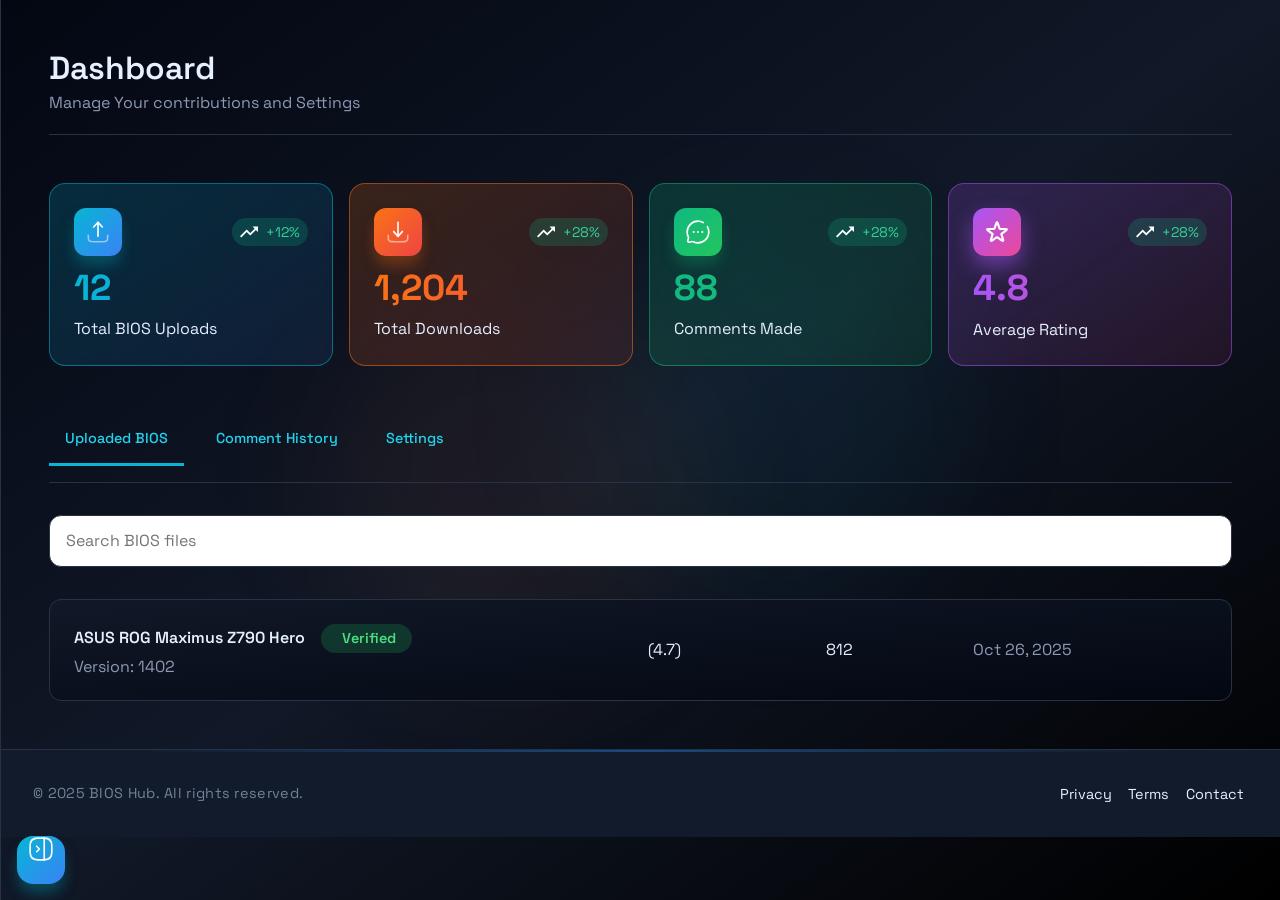
==== admin/index.html @ 6da10331 "feat: update admin dashboard layout and styling with improved icons and search functionality" ====
<!DOCTYPE html>
<html lang="en">
  <head>
    <meta charset="UTF-8" />
    <meta name="viewport" content="width=device-width, initial-scale=1.0" />
    <title>Admin Dashboard - BIOS Hub</title>

    <meta
      name="description"
      content="Manage your BIOS Hub profile, uploaded files, and activity. View and organize your BIOS submissions and contributions."
    />
    <meta property="og:site_name" content="BIOS Hub" />
    <meta property="og:title" content="Admin Dashboard - BIOS Hub" />
    <meta
      property="og:description"
      content="Manage your BIOS Hub profile, uploaded files, and activity. View and organize your BIOS submissions and contributions."
    />
    <meta
      property="og:url"
      content="https://www.bioshub.net/admin/index.html"
    />
    <meta property="og:type" content="website" />

    <!-- Styles -->
    <link rel="stylesheet" href="styles/main.css" />
    <link rel="stylesheet" href="../styles/main.css" />
    <script src="https://cdn.jsdelivr.net/npm/@tailwindcss/browser@4"></script>
    <!-- Scripts -->
    <script defer src="../scripts/handleSidebar.js"></script>
  </head>
  <body class="admin-body">
    <div class="overlay"></div>
    <div class="gradient-overlay-parent">
      <div class="gradient-1"></div>
      <div class="gradient-2"></div>
    </div>

    <aside class="admin-aside" id="asidebar">
      <div class="aside-header">
        <div class="header__logo">
          <a href="#" class="logo__link">
            <img
              src="../images/logo-dark.svg"
              alt="BIOS Hub logo"
              class="logo__img"
            />
          </a>
          <span class="logo__text">BIOS Hub</span>
        </div>

        <ul class="admin__links">
          <li>
            <a href="../index.html" class="admin__link">
              <i data-lucide="house" class="lucide-icon"></i>
              <span class="admin-link__span">Back Home</span>
            </a>
          </li>
          <li class="active">
            <a href="#" class="admin__link active">
              <i data-lucide="layout-panel-left" class="lucide-icon"></i>
              <span class="admin-link__span">Dashboard</span>
            </a>
          </li>

          <li>
            <a href="profile.html" class="admin__link">
              <i data-lucide="user" class="lucide-icon"></i>
              <span class="admin-link__span">User Profile</span>
            </a>
          </li>

          <li class="admin__link">
            <i data-lucide="file" class="lucide-icon"></i>
            <span class="admin-link__span">BIOS Files</span>
          </li>
          <li class="admin__link">
            <i data-lucide="chart-area" class="lucide-icon"></i>
            <span class="admin-link__span">My Activity</span>
          </li>
        </ul>
      </div>

      <div class="admin-actions">
        <div class="admin-user">
          <img src="../images/amy.webp" alt="" class="admin__user-img" />
          <div>
            <span class="admin-username">Amy Fowler</span>
          </div>
        </div>
        <div class="admin__settings">
          <img src="images/icons/gear.svg" alt="" class="admin-img" />
          <span>Settings</span>
        </div>
        <div class="admin__logout">
          <i data-lucide="log-out" class="logout-icon"></i>
          <span>Logout</span>
        </div>
      </div>
    </aside>

    <main class="admin-main custom-scroll">
      <button class="sidebar-toggle" id="sidebarToggle">
        <img src="images/icons/sidebar-right.svg" alt="sidebar right icon" />
      </button>

      <section class="admin-section-main">
        <div class="admin-section__heading">
          <div class="admin-section__meta">
            <h1 class="admin-section__header">Dashboard</h1>
            <p class="admin-section__subtext">
              Manage Your contributions and Settings
            </p>
          </div>
        </div>

        <div class="admin-stats">
          <div class="admin__stat bios-uploads">
            <div class="stats__header">
              <div class="icon-box">
                <img src="images/icons/upload.svg" alt="file upload icon" />
              </div>

              <div class="pill-badge">
                <img
                  src="images/icons/activity.svg"
                  alt="uptrend icon"
                  class="pill-icon"
                />
                <span>+12%</span>
              </div>
            </div>

            <span class="stat__value">12</span>
            <h2 class="stat">Total BIOS Uploads</h2>
          </div>

          <div class="admin__stat total-downloads">
            <div class="stats__header">
              <div class="icon-box">
                <img
                  src="images/icons/download-alt.svg"
                  alt="file download icon"
                />
              </div>

              <div class="pill-badge">
                <img
                  src="images/icons/activity.svg"
                  alt="uptrend icon"
                  class="pill-icon"
                />
                <span>+28%</span>
              </div>
            </div>

            <span class="stat__value">1,204</span>
            <h2>Total Downloads</h2>
          </div>

          <div class="group admin__stat comments-made">
            <div class="stats__header">
              <div class="icon-box">
                <img src="images/icons/chat.svg" alt="chat icon" />
              </div>

              <div class="pill-badge">
                <img
                  src="images/icons/activity.svg"
                  alt="uptrend icon"
                  class="pill-icon"
                />
                <span>+28%</span>
              </div>
            </div>

            <span class="stat__value">88</span>
            <h2>Comments Made</h2>
          </div>

          <div class="admin__stat average-rating">
            <div class="stats__header">
              <div class="icon-box">
                <img src="images/icons/star.svg" alt="chat icon" />
              </div>

              <div class="pill-badge">
                <img
                  src="images/icons/activity.svg"
                  alt="uptrend icon"
                  class="pill-icon"
                />
                <span>+28%</span>
              </div>
            </div>

            <span class="stat__value">4.8</span>
            <h2>Average Rating</h2>
          </div>
        </div>

        <div class="admin-section__navigation">
          <nav>
            <a href="#" class="admin__nav active">Uploaded BIOS</a>
            <a href="#" class="admin__nav">Comment History</a>
            <a href="#" class="admin__nav">Settings</a>
          </nav>
        </div>

        <div class="admin-search">
          <img src="" alt="" class="admin-search__icon" />
          <input
            type="text"
            placeholder="Search BIOS files"
            class="admin-search__input"
          />
        </div>

        <div class="admin-files">
          <div class="admin-file">
            <div class="file-name-version">
              <div class="title">
                <span>ASUS ROG Maximus Z790 Hero</span>

                <div class="admin-status-badge admin-verified">
                  <i data-lucide="check" class="verified-icon"></i>
                  <span id="adminStatus" class="admin-status">Verified</span>
                </div>
              </div>
              <span class="version">Version: 1402</span>
            </div>
            <div class="file__rating">
              <div class="admin-rating__stars">
                <i data-lucide="star" class="lucide-icon star-icon active"></i>
                <i data-lucide="star" class="lucide-icon star-icon active"></i>
                <i data-lucide="star" class="lucide-icon star-icon active"></i>
                <i data-lucide="star" class="lucide-icon star-icon active"></i>
                <i data-lucide="star" class="lucide-icon star-icon"></i>
              </div>
              <span>(4.7)</span>
            </div>
            <div class="file__downloads">
              <i data-lucide="download" class="lucide-icon download-icon"></i>
              <span>812</span>
            </div>
            <div class="file__uploaded">
              <span>Oct 26, 2025</span>
            </div>
            <div class="file__actions">
              <button class="file-action__btn edit-button" id="editButton">
                <i data-lucide="pencil" class="lucide-icon edit-icon"></i>
              </button>
              <button class="file-action__btn delete-button" id="deleteFile">
                <i data-lucide="trash" class="lucide-icon delete-icon"></i>
              </button>
            </div>
          </div>
        </div>
      </section>
      <!-- 

        <div class="admin-section__actions">
          <button class="admin__button sort" id="sortTitle">
            <img src="images/icons/sort.svg" alt="" class="admin-img" />
          </button>
          <button class="admin__button filter" id="filterTitle">
            <img src="images/icons/filter.svg" alt="" class="filter-img" />
          </button>
        </div>

   
      </section>
      -->

      <footer class="footer">
        <p class="footer__text">© 2025 BIOS Hub. All rights reserved.</p>
        <nav class="footer--nav">
          <a class="nav__link">Privacy</a>
          <a class="nav__link">Terms</a>
          <a class="nav__link">Contact</a>
        </nav>
      </footer>
    </main>

    <script src="https://unpkg.com/lucide@latest"></script>
    <script>
      lucide.createIcons();
    </script>
  </body>
</html>
---- admin/styles/main.css ----
/* 5️⃣ Responsive — mobile, tablet, small desktop breakpoints */
@import url("layout.css");
@import url("components.css");
@import url("responsive.css");
---- styles/main.css ----
@import url("normalize.css");
/* 1️⃣ Base styles — variables, resets, typography */
@import url("base.css");

/* 2️⃣ Utilities — reusable helpers, buttons, cards, spacing */
@import url("utilities.css");

/* 3️⃣ Layout — structure, header, footer, section spacing */
@import url("layout.css");

/* 4️⃣ Components — hero, info, cards, testimonials, visuals */
@import url("components.css");

/* 5️⃣ Responsive — mobile, tablet, small desktop breakpoints */
@import url("responsive.css");
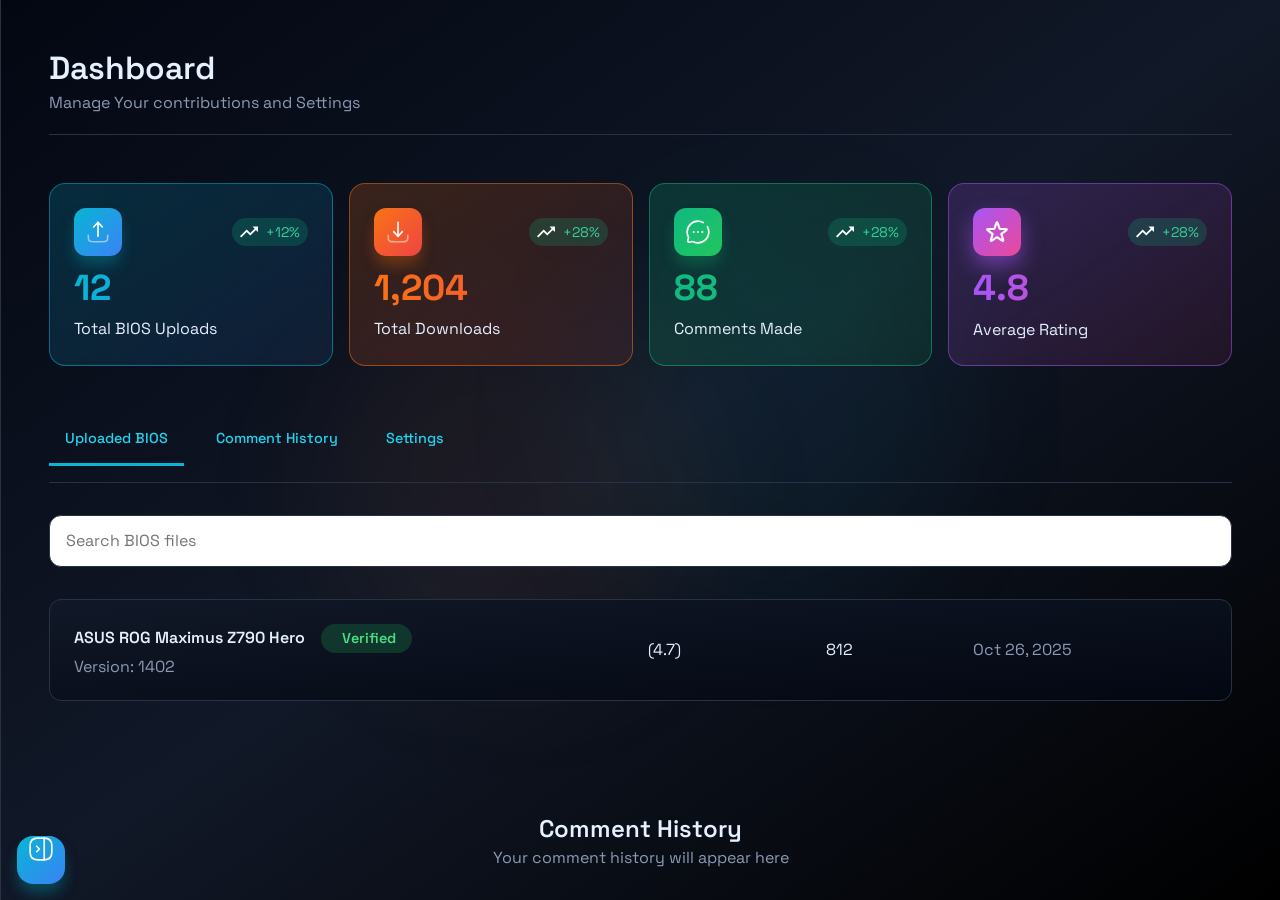
==== commit ecfe4711: "feat: add comment history section with styling and icon to admin dashboard" ====
--- a/admin/index.html
+++ b/admin/index.html
@@ -206,54 +206,74 @@
           </nav>
         </div>
 
-        <div class="admin-search">
-          <img src="" alt="" class="admin-search__icon" />
-          <input
-            type="text"
-            placeholder="Search BIOS files"
-            class="admin-search__input"
-          />
-        </div>
-
-        <div class="admin-files">
-          <div class="admin-file">
-            <div class="file-name-version">
-              <div class="title">
-                <span>ASUS ROG Maximus Z790 Hero</span>
-
-                <div class="admin-status-badge admin-verified">
-                  <i data-lucide="check" class="verified-icon"></i>
-                  <span id="adminStatus" class="admin-status">Verified</span>
+        <div id="menubios" class="dashboard-navigation">
+          <div class="admin-search">
+            <img src="" alt="" class="admin-search__icon" />
+            <input
+              type="text"
+              placeholder="Search BIOS files"
+              class="admin-search__input"
+            />
+          </div>
+
+          <div class="admin-files">
+            <div class="admin-file">
+              <div class="file-name-version">
+                <div class="title">
+                  <span>ASUS ROG Maximus Z790 Hero</span>
+
+                  <div class="admin-status-badge admin-verified">
+                    <i data-lucide="check" class="verified-icon"></i>
+                    <span id="adminStatus" class="admin-status">Verified</span>
+                  </div>
                 </div>
-              </div>
-              <span class="version">Version: 1402</span>
-            </div>
-            <div class="file__rating">
-              <div class="admin-rating__stars">
-                <i data-lucide="star" class="lucide-icon star-icon active"></i>
-                <i data-lucide="star" class="lucide-icon star-icon active"></i>
-                <i data-lucide="star" class="lucide-icon star-icon active"></i>
-                <i data-lucide="star" class="lucide-icon star-icon active"></i>
-                <i data-lucide="star" class="lucide-icon star-icon"></i>
-              </div>
-              <span>(4.7)</span>
-            </div>
-            <div class="file__downloads">
-              <i data-lucide="download" class="lucide-icon download-icon"></i>
-              <span>812</span>
-            </div>
-            <div class="file__uploaded">
-              <span>Oct 26, 2025</span>
-            </div>
-            <div class="file__actions">
-              <button class="file-action__btn edit-button" id="editButton">
-                <i data-lucide="pencil" class="lucide-icon edit-icon"></i>
-              </button>
-              <button class="file-action__btn delete-button" id="deleteFile">
-                <i data-lucide="trash" class="lucide-icon delete-icon"></i>
-              </button>
-            </div>
-          </div>
+                <span class="version">Version: 1402</span>
+              </div>
+              <div class="file__rating">
+                <div class="admin-rating__stars">
+                  <i
+                    data-lucide="star"
+                    class="lucide-icon star-icon active"
+                  ></i>
+                  <i
+                    data-lucide="star"
+                    class="lucide-icon star-icon active"
+                  ></i>
+                  <i
+                    data-lucide="star"
+                    class="lucide-icon star-icon active"
+                  ></i>
+                  <i
+                    data-lucide="star"
+                    class="lucide-icon star-icon active"
+                  ></i>
+                  <i data-lucide="star" class="lucide-icon star-icon"></i>
+                </div>
+                <span>(4.7)</span>
+              </div>
+              <div class="file__downloads">
+                <i data-lucide="download" class="lucide-icon download-icon"></i>
+                <span>812</span>
+              </div>
+              <div class="file__uploaded">
+                <span>Oct 26, 2025</span>
+              </div>
+              <div class="file__actions">
+                <button class="file-action__btn edit-button" id="editButton">
+                  <i data-lucide="pencil" class="lucide-icon edit-icon"></i>
+                </button>
+                <button class="file-action__btn delete-button" id="deleteFile">
+                  <i data-lucide="trash" class="lucide-icon delete-icon"></i>
+                </button>
+              </div>
+            </div>
+          </div>
+        </div>
+
+        <div class="dashboard-navigation comment-history">
+          <i data-lucide="upload" class="upload-dashboard-nav__icon"></i>
+          <h2>Comment History</h2>
+          <p>Your comment history will appear here</p>
         </div>
       </section>
       <!-- 
--- a/admin/styles/main.css
+++ b/admin/styles/main.css
@@ -2,3 +2,4 @@
 @import url("layout.css");
 @import url("components.css");
 @import url("responsive.css");
+@import url("utilities.css");
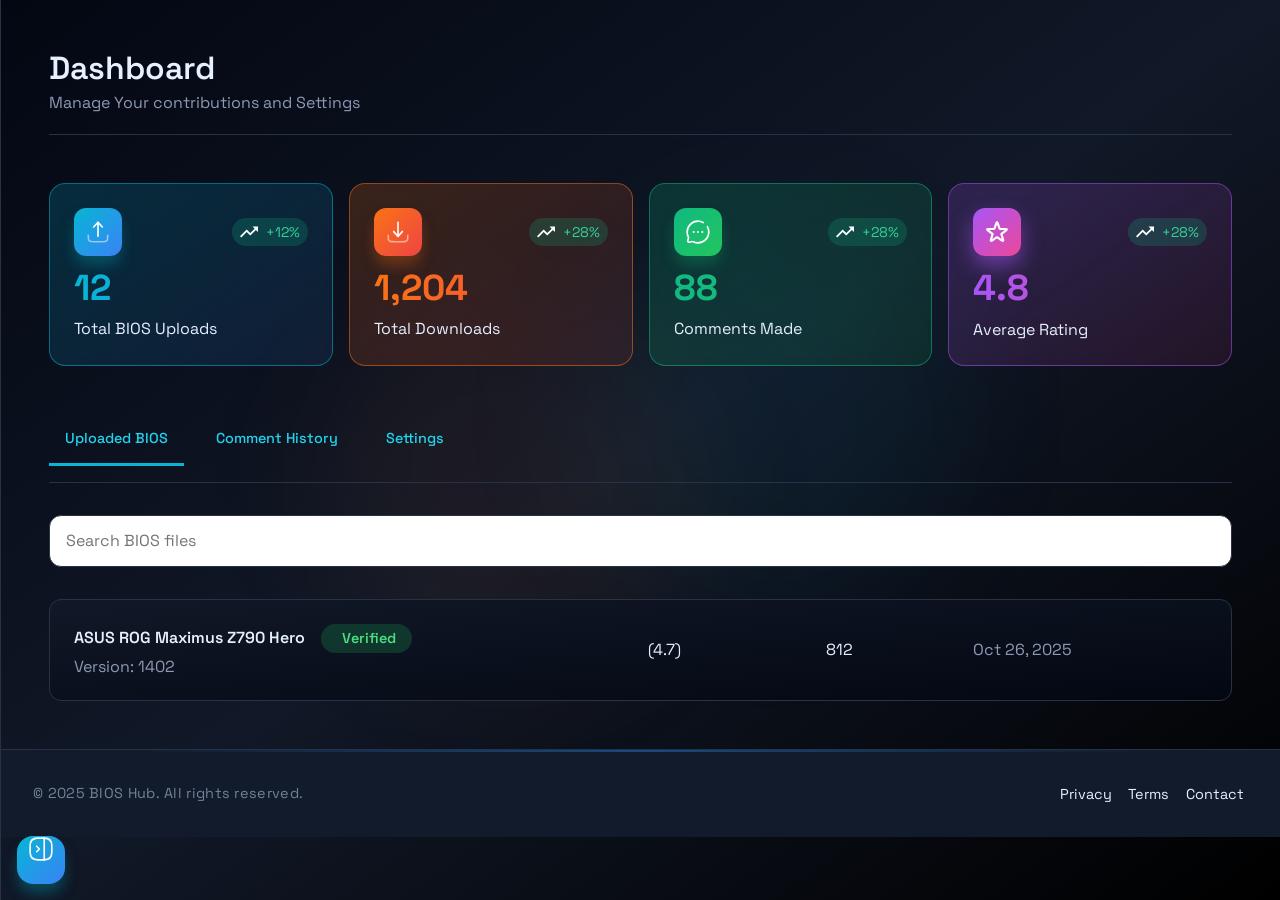
==== commit 749adade: "feat: implement dynamic navigation for admin dashboard with improved styling and structure" ====
--- a/admin/index.html
+++ b/admin/index.html
@@ -26,6 +26,7 @@
     <link rel="stylesheet" href="../styles/main.css" />
     <script src="https://cdn.jsdelivr.net/npm/@tailwindcss/browser@4"></script>
     <!-- Scripts -->
+    <script defer src="scripts/main.js"></script>
     <script defer src="../scripts/handleSidebar.js"></script>
   </head>
   <body class="admin-body">
@@ -200,13 +201,17 @@
 
         <div class="admin-section__navigation">
           <nav>
-            <a href="#" class="admin__nav active">Uploaded BIOS</a>
-            <a href="#" class="admin__nav">Comment History</a>
-            <a href="#" class="admin__nav">Settings</a>
+            <a href="#" class="admin__nav active" data-menu="bios"
+              >Uploaded BIOS</a
+            >
+            <a href="#" class="admin__nav" data-menu="comment"
+              >Comment History</a
+            >
+            <a href="#" class="admin__nav" data-menu="settings">Settings</a>
           </nav>
         </div>
 
-        <div id="menubios" class="dashboard-navigation">
+        <div id="menubios" class="dashboard-navigation" data-menu="bios">
           <div class="admin-search">
             <img src="" alt="" class="admin-search__icon" />
             <input
@@ -270,10 +275,31 @@
           </div>
         </div>
 
-        <div class="dashboard-navigation comment-history">
-          <i data-lucide="upload" class="upload-dashboard-nav__icon"></i>
-          <h2>Comment History</h2>
-          <p>Your comment history will appear here</p>
+        <div
+          class="dashboard-navigation comment-history hidden"
+          data-menu="comment"
+        >
+          <div class="no-content">
+            <div class="icon-container">
+              <i data-lucide="upload" class="upload-dashboard-nav__icon"></i>
+            </div>
+            <h2>Comment History</h2>
+            <p>Your comment history will appear here</p>
+          </div>
+        </div>
+
+        <div
+          class="dashboard-navigation comment-history hidden"
+          data-menu="settings"
+        >
+          <div class="no-content">
+            <div class="icon-container">
+              <i data-lucide="upload" class="upload-dashboard-nav__icon"></i>
+            </div>
+
+            <h2>Settings</h2>
+            <p>Manage your account settings</p>
+          </div>
         </div>
       </section>
       <!-- 
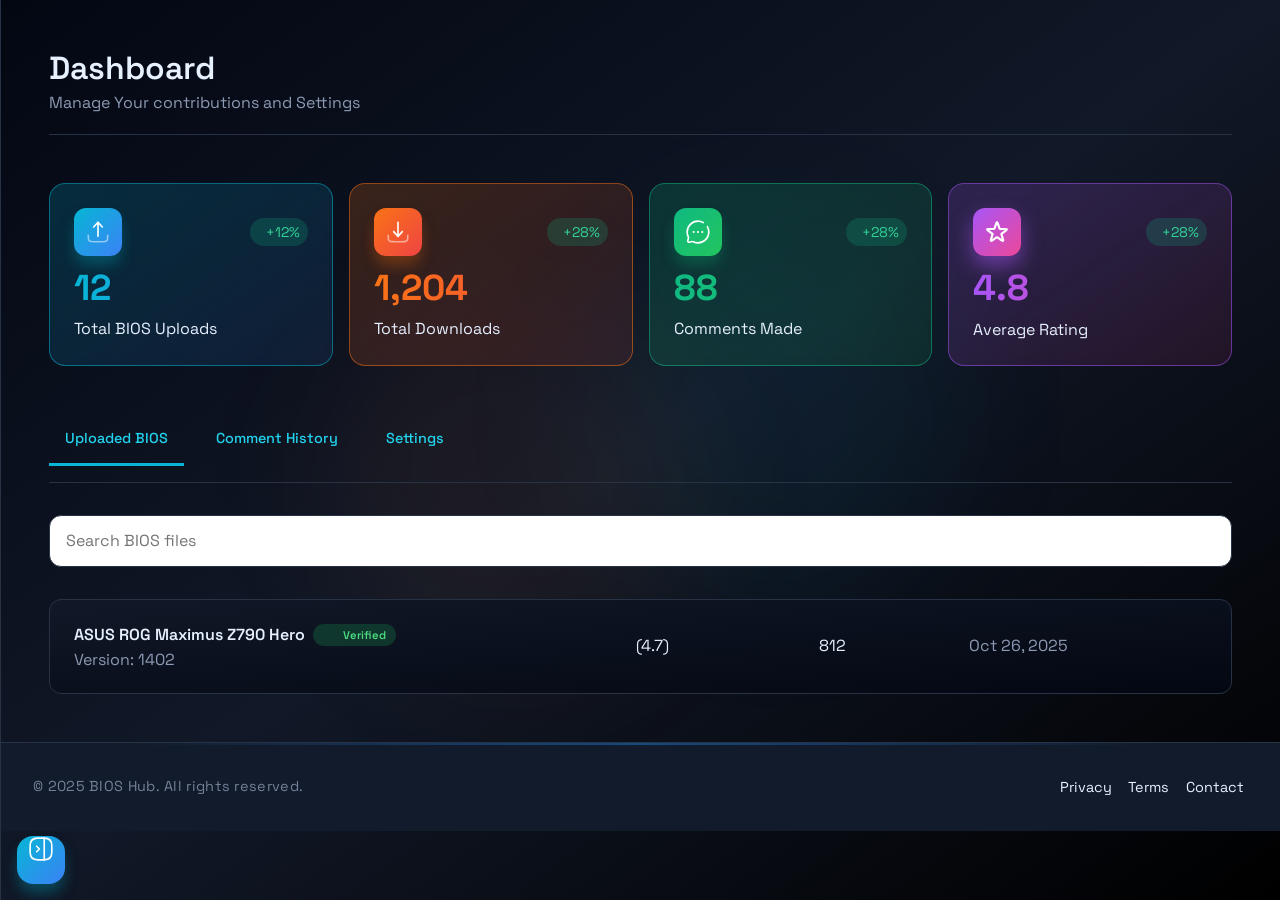
==== commit 275ef39e: "feat: update admin layout with gradient background and sidebar transition improvements" ====
--- a/admin/index.html
+++ b/admin/index.html
@@ -9,6 +9,7 @@
       name="description"
       content="Manage your BIOS Hub profile, uploaded files, and activity. View and organize your BIOS submissions and contributions."
     />
+
     <meta property="og:site_name" content="BIOS Hub" />
     <meta property="og:title" content="Admin Dashboard - BIOS Hub" />
     <meta
@@ -25,6 +26,7 @@
     <link rel="stylesheet" href="styles/main.css" />
     <link rel="stylesheet" href="../styles/main.css" />
     <script src="https://cdn.jsdelivr.net/npm/@tailwindcss/browser@4"></script>
+
     <!-- Scripts -->
     <script defer src="scripts/main.js"></script>
     <script defer src="../scripts/handleSidebar.js"></script>
@@ -122,11 +124,7 @@
               </div>
 
               <div class="pill-badge">
-                <img
-                  src="images/icons/activity.svg"
-                  alt="uptrend icon"
-                  class="pill-icon"
-                />
+                <i data-lucide="trending-up" class="trending-icon"></i>
                 <span>+12%</span>
               </div>
             </div>
@@ -145,11 +143,7 @@
               </div>
 
               <div class="pill-badge">
-                <img
-                  src="images/icons/activity.svg"
-                  alt="uptrend icon"
-                  class="pill-icon"
-                />
+                <i data-lucide="trending-up" class="trending-icon"></i>
                 <span>+28%</span>
               </div>
             </div>
@@ -165,11 +159,7 @@
               </div>
 
               <div class="pill-badge">
-                <img
-                  src="images/icons/activity.svg"
-                  alt="uptrend icon"
-                  class="pill-icon"
-                />
+                <i data-lucide="trending-up" class="trending-icon"></i>
                 <span>+28%</span>
               </div>
             </div>
@@ -185,11 +175,7 @@
               </div>
 
               <div class="pill-badge">
-                <img
-                  src="images/icons/activity.svg"
-                  alt="uptrend icon"
-                  class="pill-icon"
-                />
+                <i data-lucide="trending-up" class="trending-icon"></i>
                 <span>+28%</span>
               </div>
             </div>
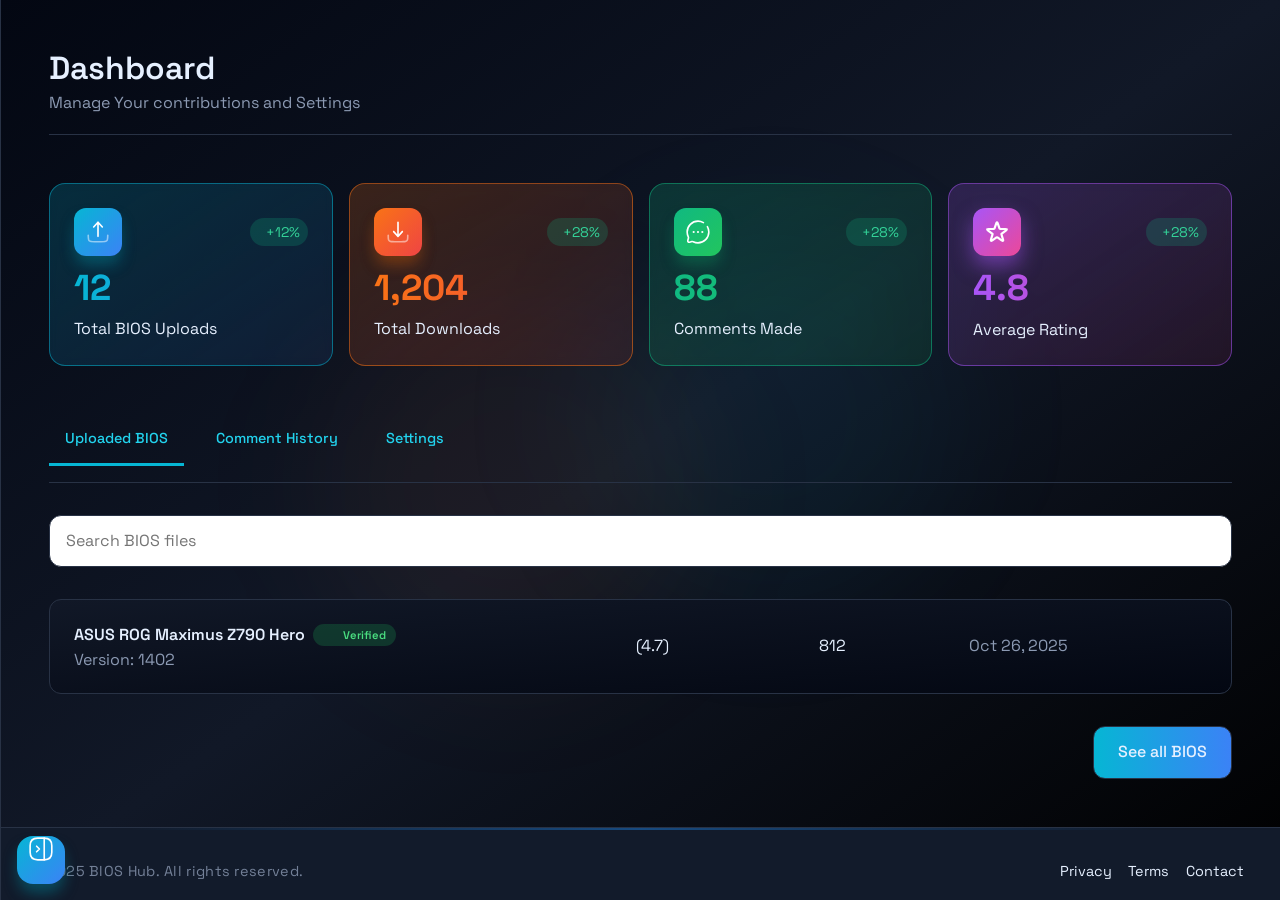
==== commit 4d60fa2b: "feat: update navigation icons and add 'See all BIOS' button to admin pages" ====
--- a/admin/index.html
+++ b/admin/index.html
@@ -23,8 +23,8 @@
     <meta property="og:type" content="website" />
 
     <!-- Styles -->
+    <link rel="stylesheet" href="../styles/main.css" />
     <link rel="stylesheet" href="styles/main.css" />
-    <link rel="stylesheet" href="../styles/main.css" />
     <script src="https://cdn.jsdelivr.net/npm/@tailwindcss/browser@4"></script>
 
     <!-- Scripts -->
@@ -54,7 +54,7 @@
         <ul class="admin__links">
           <li>
             <a href="../index.html" class="admin__link">
-              <i data-lucide="house" class="lucide-icon"></i>
+              <i data-lucide="undo" class="lucide-icon"></i>
               <span class="admin-link__span">Back Home</span>
             </a>
           </li>
@@ -258,6 +258,7 @@
                 </button>
               </div>
             </div>
+            <a href="bios.html" class="admin-file__btn button">See all BIOS</a>
           </div>
         </div>
 
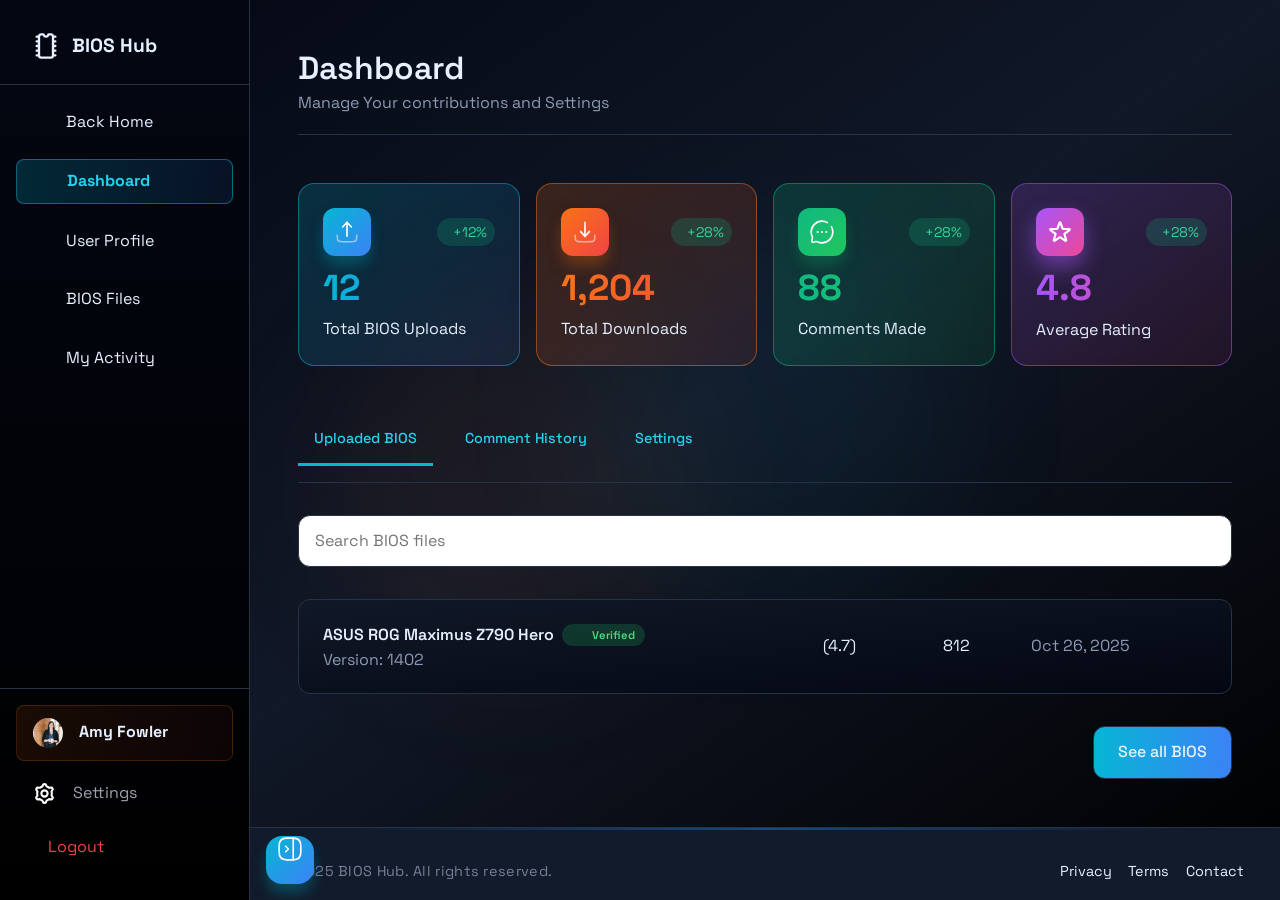
==== commit 81aaf6db: "feat: fixed sidebar-toggle to track sidebar width" ====
--- a/admin/index.html
+++ b/admin/index.html
@@ -38,74 +38,76 @@
       <div class="gradient-2"></div>
     </div>
 
-    <aside class="admin-aside" id="asidebar">
-      <div class="aside-header">
-        <div class="header__logo">
-          <a href="#" class="logo__link">
-            <img
-              src="../images/logo-dark.svg"
-              alt="BIOS Hub logo"
-              class="logo__img"
-            />
-          </a>
-          <span class="logo__text">BIOS Hub</span>
-        </div>
-
-        <ul class="admin__links">
-          <li>
-            <a href="../index.html" class="admin__link">
-              <i data-lucide="undo" class="lucide-icon"></i>
-              <span class="admin-link__span">Back Home</span>
+    <aside class="admin-aside open" id="asidebar">
+      <div class="aside-inner">
+        <div class="aside-header">
+          <div class="header__logo">
+            <a href="#" class="logo__link">
+              <img
+                src="../images/logo-dark.svg"
+                alt="BIOS Hub logo"
+                class="logo__img"
+              />
             </a>
-          </li>
-          <li class="active">
-            <a href="#" class="admin__link active">
-              <i data-lucide="layout-panel-left" class="lucide-icon"></i>
-              <span class="admin-link__span">Dashboard</span>
-            </a>
-          </li>
-
-          <li>
-            <a href="profile.html" class="admin__link">
-              <i data-lucide="user" class="lucide-icon"></i>
-              <span class="admin-link__span">User Profile</span>
-            </a>
-          </li>
-
-          <li class="admin__link">
-            <i data-lucide="file" class="lucide-icon"></i>
-            <span class="admin-link__span">BIOS Files</span>
-          </li>
-          <li class="admin__link">
-            <i data-lucide="chart-area" class="lucide-icon"></i>
-            <span class="admin-link__span">My Activity</span>
-          </li>
-        </ul>
+            <span class="logo__text">BIOS Hub</span>
+          </div>
+
+          <ul class="admin__links">
+            <li>
+              <a href="../index.html" class="admin__link">
+                <i data-lucide="undo" class="lucide-icon"></i>
+                <span class="admin-link__span">Back Home</span>
+              </a>
+            </li>
+            <li class="active">
+              <a href="#" class="admin__link active">
+                <i data-lucide="layout-panel-left" class="lucide-icon"></i>
+                <span class="admin-link__span">Dashboard</span>
+              </a>
+            </li>
+
+            <li>
+              <a href="profile.html" class="admin__link">
+                <i data-lucide="user" class="lucide-icon"></i>
+                <span class="admin-link__span">User Profile</span>
+              </a>
+            </li>
+
+            <li class="admin__link">
+              <i data-lucide="file" class="lucide-icon"></i>
+              <span class="admin-link__span">BIOS Files</span>
+            </li>
+            <li class="admin__link">
+              <i data-lucide="chart-area" class="lucide-icon"></i>
+              <span class="admin-link__span">My Activity</span>
+            </li>
+          </ul>
+        </div>
+
+        <div class="admin-actions">
+          <div class="admin-user">
+            <img src="../images/amy.webp" alt="" class="admin__user-img" />
+            <div>
+              <span class="admin-username">Amy Fowler</span>
+            </div>
+          </div>
+          <div class="admin__settings">
+            <img src="images/icons/gear.svg" alt="" class="admin-img" />
+            <span>Settings</span>
+          </div>
+          <div class="admin__logout">
+            <i data-lucide="log-out" class="logout-icon"></i>
+            <span>Logout</span>
+          </div>
+        </div>
       </div>
 
-      <div class="admin-actions">
-        <div class="admin-user">
-          <img src="../images/amy.webp" alt="" class="admin__user-img" />
-          <div>
-            <span class="admin-username">Amy Fowler</span>
-          </div>
-        </div>
-        <div class="admin__settings">
-          <img src="images/icons/gear.svg" alt="" class="admin-img" />
-          <span>Settings</span>
-        </div>
-        <div class="admin__logout">
-          <i data-lucide="log-out" class="logout-icon"></i>
-          <span>Logout</span>
-        </div>
-      </div>
-    </aside>
-
-    <main class="admin-main custom-scroll">
       <button class="sidebar-toggle" id="sidebarToggle">
         <img src="images/icons/sidebar-right.svg" alt="sidebar right icon" />
       </button>
-
+    </aside>
+
+    <main class="admin-main custom-scroll">
       <section class="admin-section-main">
         <div class="admin-section__heading">
           <div class="admin-section__meta">
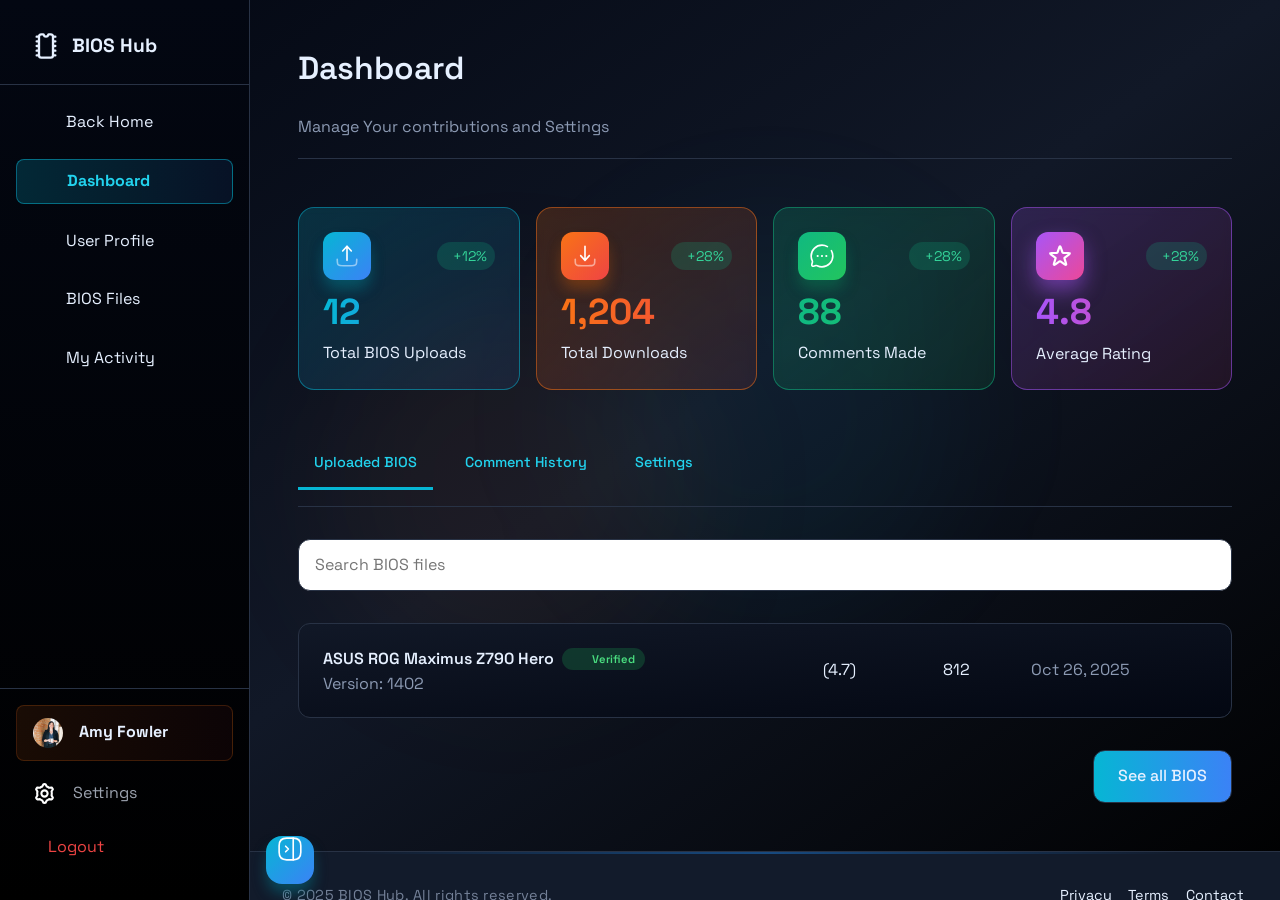
==== commit f5757a45: "feat: enhance user profile layout with new navigation and statistics sections" ====
--- a/admin/index.html
+++ b/admin/index.html
@@ -132,7 +132,7 @@
             </div>
 
             <span class="stat__value">12</span>
-            <h2 class="stat">Total BIOS Uploads</h2>
+            <h2>Total BIOS Uploads</h2>
           </div>
 
           <div class="admin__stat total-downloads">
